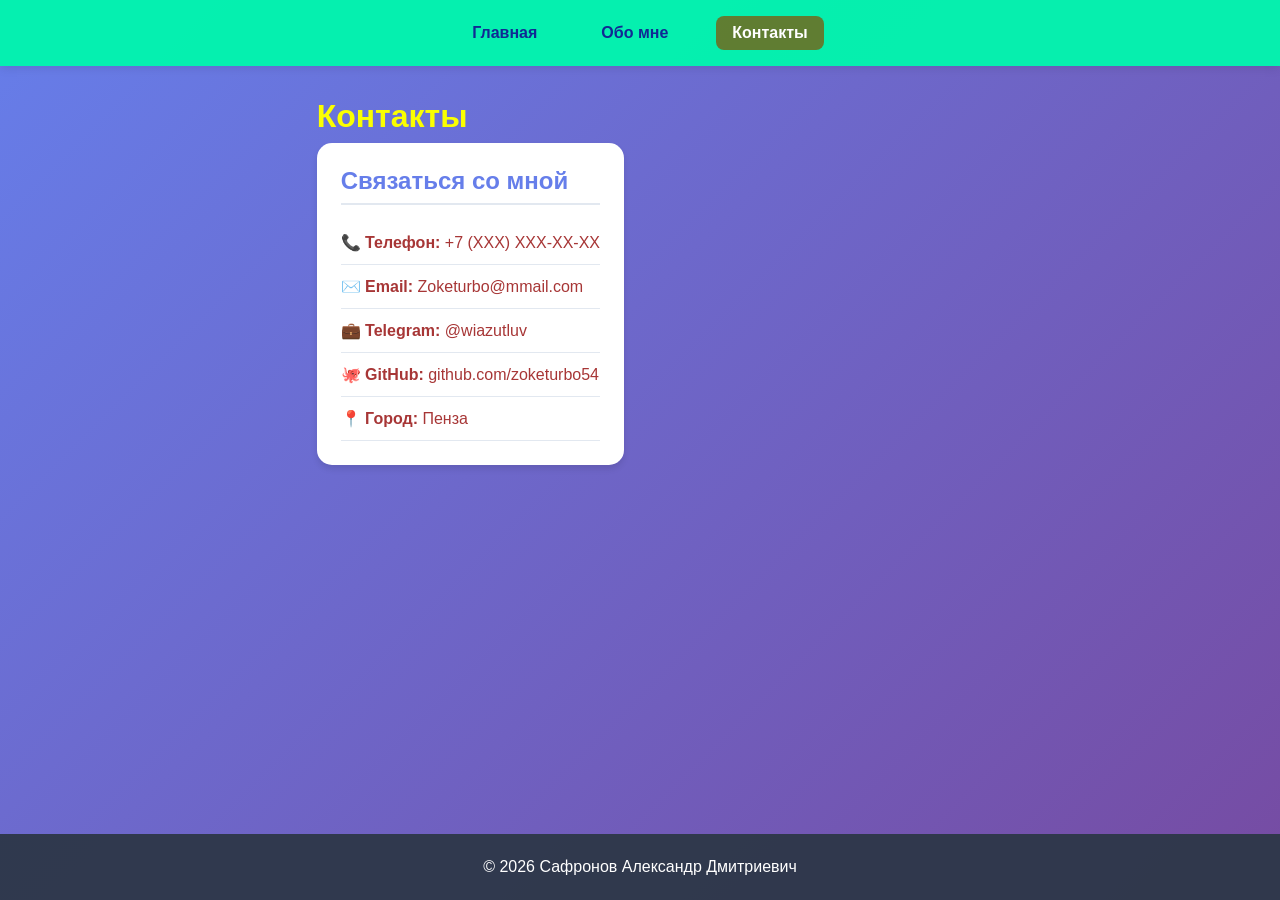
==== contacts.html @ 1cdb75ba "Мой сайт" ====
<!DOCTYPE html>
<html lang="ru">
<head>
    <meta charset="UTF-8">
    <meta name="viewport" content="width=device-width, initial-scale=1.0">
    <title>Александр Сафронов | Контакты</title>
    <link rel="stylesheet" href="style.css">
</head>
<body>
    <header>
        <nav class="menu">
            <a href="index.html">Главная</a>
            <a href="about.html">Обо мне</a>
            <a href="contacts.html" class="active">Контакты</a>
        </nav>
    </header>

    <main class="container">
        <h1>Контакты</h1>
        
        <div class="contacts-wrapper">
            <div class="info-card">
                <h2>Связаться со мной</h2>
                <ul class="contacts-list">
                    <li><strong>📞 Телефон:</strong> +7 (XXX) XXX-XX-XX</li>
                    <li><strong>✉️ Email:</strong> Zoketurbo@mmail.com</li>
                    <li><strong>💼 Telegram:</strong> @wiazutluv</li>
                    <li><strong>🐙 GitHub:</strong> github.com/zoketurbo54</li>
                    <li><strong>📍 Город:</strong> Пенза</li>
                </ul>
            </div>
        </div>
    </main>

    <footer>
        <p>&copy; 2026 Сафронов Александр Дмитриевич</p>
    </footer>
</body>
</html>
---- style.css ----
/* Общие стили для сайта Александра Сафронова */
* {
    margin: 0;
    padding: 0;
    box-sizing: border-box;
}

body {
    font-family: 'Segoe UI', Tahoma, Geneva, Verdana, sans-serif;
    background: linear-gradient(135deg, #667eea 0%, #764ba2 100%);
    min-height: 100vh;
    display: flex;
    flex-direction: column;
    color: #a73636;
}

header {
    background: rgba(0, 247, 173, 0.95);
    box-shadow: 0 2px 10px rgba(0,0,0,0.1);
    position: sticky;
    top: 0;
    z-index: 100;
}

.menu {
    max-width: 1200px;
    margin: 0 auto;
    padding: 1rem 2rem;
    display: flex;
    justify-content: center;
    gap: 2rem;
}

.menu a {
    text-decoration: none;
    color: #112994;
    font-weight: 600;
    padding: 0.5rem 1rem;
    border-radius: 8px;
    transition: all 0.3s ease;
}

.menu a:hover {
    background: #707712;
    color: white;
}

.menu a.active {
    background: #7a5e10c7;
    color: white;
}

.container {
    max-width: 1200px;
    margin: 2rem auto;
    padding: 0 2rem;
    flex: 1;
}

/* Главная страница */
.hero {
    background: rgb(255, 0, 234);
    border-radius: 20px;
    padding: 3rem;
    text-align: center;
    box-shadow: 0 10px 30px rgba(0,0,0,0.2);
}

.avatar {
    border-radius: 50%;
    width: 150px;
    height: 150px;
    object-fit: cover;
    margin-bottom: 1.5rem;
    border: 4px solid #04e710;
}

h1 {
    font-size: 2rem;
    color: #fbff00;
    margin-bottom: 0.5rem;
}

.badge {
    background: linear-gradient(135deg, #667eea, #764ba2);
    color: white;
    display: inline-block;
    padding: 0.5rem 1rem;
    border-radius: 25px;
    font-size: 0.9rem;
    margin: 1rem 0;
}

.hero-text {
    max-width: 600px;
    margin: 1.5rem auto 0;
    line-height: 1.6;
    color: #4a5568;
}

/* Карточки информации */
.info-card {
    background: white;
    border-radius: 15px;
    padding: 1.5rem;
    margin-bottom: 1.5rem;
    box-shadow: 0 4px 6px rgba(0,0,0,0.1);
    transition: transform 0.3s ease;
}

.info-card:hover {
    transform: translateY(-5px);
}

.info-card h2 {
    color: #667eea;
    margin-bottom: 1rem;
    border-bottom: 2px solid #e2e8f0;
    padding-bottom: 0.5rem;
}

.info-list {
    list-style: none;
}

.info-list li {
    padding: 0.5rem 0;
    border-bottom: 1px solid #edf2f7;
}

.info-list li:last-child {
    border-bottom: none;
}

/* Страница контактов */
.contacts-wrapper {
    display: grid;
    grid-template-columns: 1fr 1fr;
    gap: 2rem;
}

.contacts-list {
    list-style: none;
}

.contacts-list li {
    padding: 0.75rem 0;
    border-bottom: 1px solid #e2e8f0;
}

/* Форма */
.contact-form {
    display: flex;
    flex-direction: column;
    gap: 1rem;
}

.contact-form label {
    font-weight: 600;
    color: #4a5568;
}

.contact-form input,
.contact-form textarea {
    padding: 0.75rem;
    border: 1px solid #cbd5e0;
    border-radius: 8px;
    font-family: inherit;
    font-size: 1rem;
}

.contact-form input:focus,
.contact-form textarea:focus {
    outline: none;
    border-color: #667eea;
    box-shadow: 0 0 0 3px rgba(102, 126, 234, 0.1);
}

.contact-form button {
    background: linear-gradient(135deg, #667eea, #764ba2);
    color: white;
    padding: 0.75rem;
    border: none;
    border-radius: 8px;
    font-size: 1rem;
    font-weight: 600;
    cursor: pointer;
    transition: opacity 0.3s ease;
}

.contact-form button:hover {
    opacity: 0.9;
}

.form-note {
    font-size: 0.8rem;
    color: #a0aec0;
    text-align: center;
}

/* Подвал */
footer {
    background: rgba(45, 55, 72, 0.95);
    color: white;
    text-align: center;
    padding: 1.5rem;
    margin-top: 2rem;
}

/* Адаптивность */
@media (max-width: 768px) {
    .menu {
        flex-direction: column;
        text-align: center;
        gap: 0.5rem;
    }
    
    .contacts-wrapper {
        grid-template-columns: 1fr;
    }
    
    .hero {
        padding: 1.5rem;
    }
    
    h1 {
        font-size: 1.5rem;
    }
}
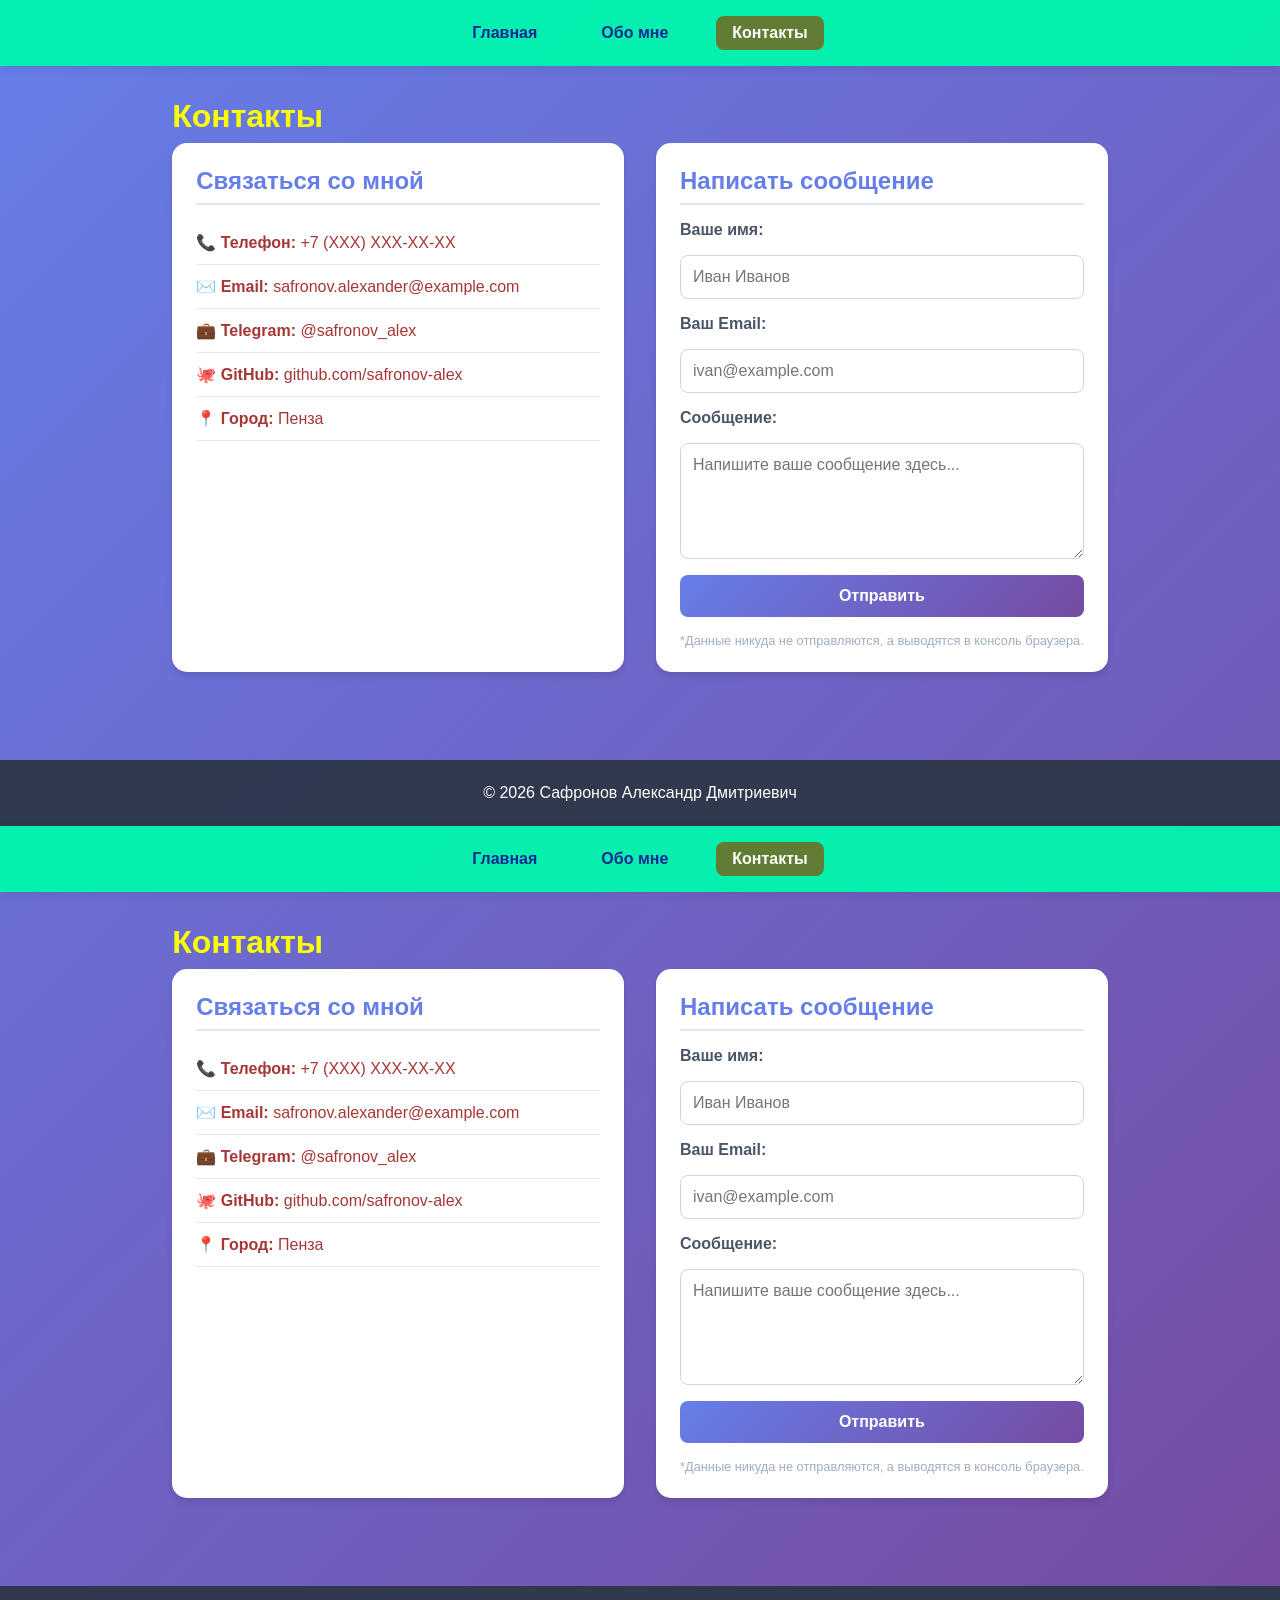
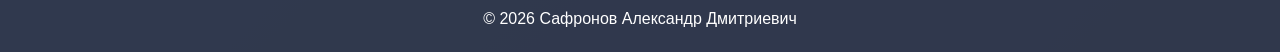
==== commit 2ae56782: "Update contacts.html Сделал 4 практику, добавил форму для пользователя, чтобы была проверка почты и " ====
--- a/contacts.html
+++ b/contacts.html
@@ -23,11 +23,28 @@
                 <h2>Связаться со мной</h2>
                 <ul class="contacts-list">
                     <li><strong>📞 Телефон:</strong> +7 (XXX) XXX-XX-XX</li>
-                    <li><strong>✉️ Email:</strong> Zoketurbo@mmail.com</li>
-                    <li><strong>💼 Telegram:</strong> @wiazutluv</li>
-                    <li><strong>🐙 GitHub:</strong> github.com/zoketurbo54</li>
+                    <li><strong>✉️ Email:</strong> safronov.alexander@example.com</li>
+                    <li><strong>💼 Telegram:</strong> @safronov_alex</li>
+                    <li><strong>🐙 GitHub:</strong> github.com/safronov-alex</li>
                     <li><strong>📍 Город:</strong> Пенза</li>
                 </ul>
+            </div>
+
+            <div class="info-card">
+                <h2>Написать сообщение</h2>
+                <form class="contact-form">
+                    <label for="name">Ваше имя:</label>
+                    <input type="text" id="name" name="name" placeholder="Иван Иванов" required>
+                    
+                    <label for="email">Ваш Email:</label>
+                    <input type="email" id="email" name="email" placeholder="ivan@example.com" required>
+                    
+                    <label for="message">Сообщение:</label>
+                    <textarea id="message" name="message" rows="5" placeholder="Напишите ваше сообщение здесь..." required></textarea>
+                    
+                    <button type="submit">Отправить</button>
+                    <p class="form-note">*Данные никуда не отправляются, а выводятся в консоль браузера.</p>
+                </form>
             </div>
         </div>
     </main>
@@ -35,5 +52,140 @@
     <footer>
         <p>&copy; 2026 Сафронов Александр Дмитриевич</p>
     </footer>
+
+    <script>
+        // Обработчик формы на JavaScript
+        document.addEventListener('DOMContentLoaded', function() {
+            const contactForm = document.querySelector('.contact-form');
+            
+            if (contactForm) {
+                contactForm.addEventListener('submit', function(event) {
+                    event.preventDefault();
+                    
+                    const nameInput = document.getElementById('name');
+                    const emailInput = document.getElementById('email');
+                    const messageTextarea = document.getElementById('message');
+                    
+                    const userName = nameInput.value.trim();
+                    const userEmail = emailInput.value.trim();
+                    const userMessage = messageTextarea.value.trim();
+                    
+                    if (userName === '' || userEmail === '' || userMessage === '') {
+                        alert('❌ Пожалуйста, заполните все поля формы!');
+                        return;
+                    }
+                    
+                    if (!userEmail.includes('@') || !userEmail.includes('.')) {
+                        alert('❌ Пожалуйста, введите корректный email (пример: name@mail.ru)');
+                        return;
+                    }
+                    
+                    console.log('📨 Новое сообщение от пользователя:');
+                    console.log('Имя:', userName);
+                    console.log('Email:', userEmail);
+                    console.log('Сообщение:', userMessage);
+                    
+                    alert(`✅ Спасибо, ${userName}! Ваше сообщение отправлено.\n\nЯ свяжусь с вами в ближайшее время.`);
+                    
+                    contactForm.reset();
+                });
+            }
+        });
+    </script>
 </body>
-</html>+</html><!DOCTYPE html>
+<html lang="ru">
+<head>
+    <meta charset="UTF-8">
+    <meta name="viewport" content="width=device-width, initial-scale=1.0">
+    <title>Александр Сафронов | Контакты</title>
+    <link rel="stylesheet" href="style.css">
+</head>
+<body>
+    <header>
+        <nav class="menu">
+            <a href="index.html">Главная</a>
+            <a href="about.html">Обо мне</a>
+            <a href="contacts.html" class="active">Контакты</a>
+        </nav>
+    </header>
+
+    <main class="container">
+        <h1>Контакты</h1>
+        
+        <div class="contacts-wrapper">
+            <div class="info-card">
+                <h2>Связаться со мной</h2>
+                <ul class="contacts-list">
+                    <li><strong>📞 Телефон:</strong> +7 (XXX) XXX-XX-XX</li>
+                    <li><strong>✉️ Email:</strong> safronov.alexander@example.com</li>
+                    <li><strong>💼 Telegram:</strong> @safronov_alex</li>
+                    <li><strong>🐙 GitHub:</strong> github.com/safronov-alex</li>
+                    <li><strong>📍 Город:</strong> Пенза</li>
+                </ul>
+            </div>
+
+            <div class="info-card">
+                <h2>Написать сообщение</h2>
+                <form class="contact-form">
+                    <label for="name">Ваше имя:</label>
+                    <input type="text" id="name" name="name" placeholder="Иван Иванов" required>
+                    
+                    <label for="email">Ваш Email:</label>
+                    <input type="email" id="email" name="email" placeholder="ivan@example.com" required>
+                    
+                    <label for="message">Сообщение:</label>
+                    <textarea id="message" name="message" rows="5" placeholder="Напишите ваше сообщение здесь..." required></textarea>
+                    
+                    <button type="submit">Отправить</button>
+                    <p class="form-note">*Данные никуда не отправляются, а выводятся в консоль браузера.</p>
+                </form>
+            </div>
+        </div>
+    </main>
+
+    <footer>
+        <p>&copy; 2026 Сафронов Александр Дмитриевич</p>
+    </footer>
+
+    <script>
+        // Обработчик формы на JavaScript
+        document.addEventListener('DOMContentLoaded', function() {
+            const contactForm = document.querySelector('.contact-form');
+            
+            if (contactForm) {
+                contactForm.addEventListener('submit', function(event) {
+                    event.preventDefault();
+                    
+                    const nameInput = document.getElementById('name');
+                    const emailInput = document.getElementById('email');
+                    const messageTextarea = document.getElementById('message');
+                    
+                    const userName = nameInput.value.trim();
+                    const userEmail = emailInput.value.trim();
+                    const userMessage = messageTextarea.value.trim();
+                    
+                    if (userName === '' || userEmail === '' || userMessage === '') {
+                        alert('❌ Пожалуйста, заполните все поля формы!');
+                        return;
+                    }
+                    
+                    if (!userEmail.includes('@') || !userEmail.includes('.')) {
+                        alert('❌ Пожалуйста, введите корректный email (пример: name@mail.ru)');
+                        return;
+                    }
+                    
+                    console.log('📨 Новое сообщение от пользователя:');
+                    console.log('Имя:', userName);
+                    console.log('Email:', userEmail);
+                    console.log('Сообщение:', userMessage);
+                    
+                    alert(`✅ Спасибо, ${userName}! Ваше сообщение отправлено.\n\nЯ свяжусь с вами в ближайшее время.`);
+                    
+                    contactForm.reset();
+                });
+            }
+        });
+    </script>
+</body>
+</html>
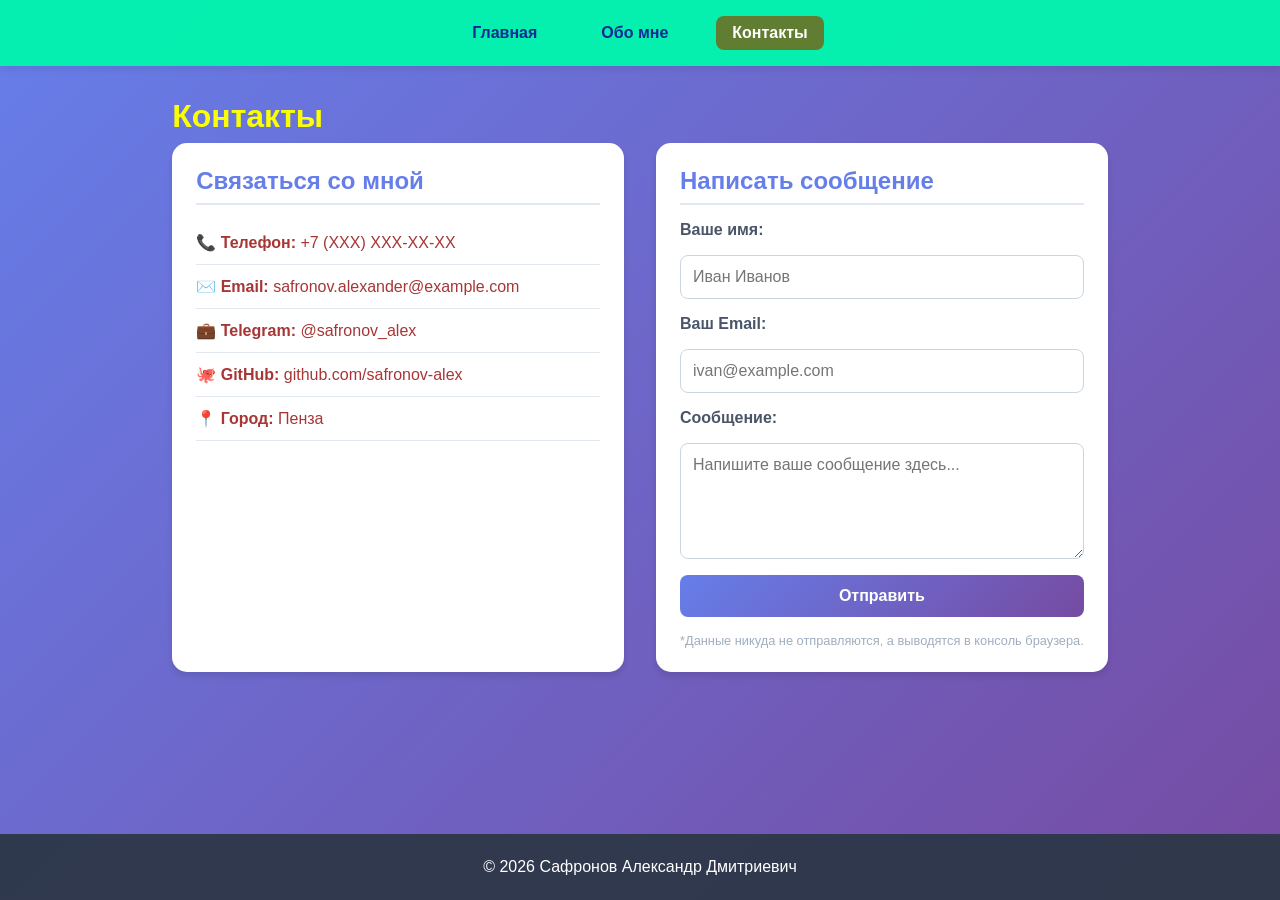
==== commit d24a7550: "Add files via upload" ====
--- a/contacts.html
+++ b/contacts.html
@@ -17,7 +17,7 @@
 
     <main class="container">
         <h1>Контакты</h1>
-        
+
         <div class="contacts-wrapper">
             <div class="info-card">
                 <h2>Связаться со мной</h2>
@@ -35,13 +35,13 @@
                 <form class="contact-form">
                     <label for="name">Ваше имя:</label>
                     <input type="text" id="name" name="name" placeholder="Иван Иванов" required>
-                    
+
                     <label for="email">Ваш Email:</label>
                     <input type="email" id="email" name="email" placeholder="ivan@example.com" required>
-                    
+
                     <label for="message">Сообщение:</label>
                     <textarea id="message" name="message" rows="5" placeholder="Напишите ваше сообщение здесь..." required></textarea>
-                    
+
                     <button type="submit">Отправить</button>
                     <p class="form-note">*Данные никуда не отправляются, а выводятся в консоль браузера.</p>
                 </form>
@@ -54,138 +54,42 @@
     </footer>
 
     <script>
-        // Обработчик формы на JavaScript
-        document.addEventListener('DOMContentLoaded', function() {
+        document.addEventListener('DOMContentLoaded', function () {
             const contactForm = document.querySelector('.contact-form');
-            
+
             if (contactForm) {
-                contactForm.addEventListener('submit', function(event) {
+                contactForm.addEventListener('submit', function (event) {
                     event.preventDefault();
-                    
+
                     const nameInput = document.getElementById('name');
                     const emailInput = document.getElementById('email');
                     const messageTextarea = document.getElementById('message');
-                    
+
                     const userName = nameInput.value.trim();
                     const userEmail = emailInput.value.trim();
                     const userMessage = messageTextarea.value.trim();
-                    
+
                     if (userName === '' || userEmail === '' || userMessage === '') {
                         alert('❌ Пожалуйста, заполните все поля формы!');
                         return;
                     }
-                    
+
                     if (!userEmail.includes('@') || !userEmail.includes('.')) {
                         alert('❌ Пожалуйста, введите корректный email (пример: name@mail.ru)');
                         return;
                     }
-                    
+
                     console.log('📨 Новое сообщение от пользователя:');
                     console.log('Имя:', userName);
                     console.log('Email:', userEmail);
                     console.log('Сообщение:', userMessage);
-                    
+
                     alert(`✅ Спасибо, ${userName}! Ваше сообщение отправлено.\n\nЯ свяжусь с вами в ближайшее время.`);
-                    
+
                     contactForm.reset();
                 });
             }
         });
     </script>
 </body>
-</html><!DOCTYPE html>
-<html lang="ru">
-<head>
-    <meta charset="UTF-8">
-    <meta name="viewport" content="width=device-width, initial-scale=1.0">
-    <title>Александр Сафронов | Контакты</title>
-    <link rel="stylesheet" href="style.css">
-</head>
-<body>
-    <header>
-        <nav class="menu">
-            <a href="index.html">Главная</a>
-            <a href="about.html">Обо мне</a>
-            <a href="contacts.html" class="active">Контакты</a>
-        </nav>
-    </header>
-
-    <main class="container">
-        <h1>Контакты</h1>
-        
-        <div class="contacts-wrapper">
-            <div class="info-card">
-                <h2>Связаться со мной</h2>
-                <ul class="contacts-list">
-                    <li><strong>📞 Телефон:</strong> +7 (XXX) XXX-XX-XX</li>
-                    <li><strong>✉️ Email:</strong> safronov.alexander@example.com</li>
-                    <li><strong>💼 Telegram:</strong> @safronov_alex</li>
-                    <li><strong>🐙 GitHub:</strong> github.com/safronov-alex</li>
-                    <li><strong>📍 Город:</strong> Пенза</li>
-                </ul>
-            </div>
-
-            <div class="info-card">
-                <h2>Написать сообщение</h2>
-                <form class="contact-form">
-                    <label for="name">Ваше имя:</label>
-                    <input type="text" id="name" name="name" placeholder="Иван Иванов" required>
-                    
-                    <label for="email">Ваш Email:</label>
-                    <input type="email" id="email" name="email" placeholder="ivan@example.com" required>
-                    
-                    <label for="message">Сообщение:</label>
-                    <textarea id="message" name="message" rows="5" placeholder="Напишите ваше сообщение здесь..." required></textarea>
-                    
-                    <button type="submit">Отправить</button>
-                    <p class="form-note">*Данные никуда не отправляются, а выводятся в консоль браузера.</p>
-                </form>
-            </div>
-        </div>
-    </main>
-
-    <footer>
-        <p>&copy; 2026 Сафронов Александр Дмитриевич</p>
-    </footer>
-
-    <script>
-        // Обработчик формы на JavaScript
-        document.addEventListener('DOMContentLoaded', function() {
-            const contactForm = document.querySelector('.contact-form');
-            
-            if (contactForm) {
-                contactForm.addEventListener('submit', function(event) {
-                    event.preventDefault();
-                    
-                    const nameInput = document.getElementById('name');
-                    const emailInput = document.getElementById('email');
-                    const messageTextarea = document.getElementById('message');
-                    
-                    const userName = nameInput.value.trim();
-                    const userEmail = emailInput.value.trim();
-                    const userMessage = messageTextarea.value.trim();
-                    
-                    if (userName === '' || userEmail === '' || userMessage === '') {
-                        alert('❌ Пожалуйста, заполните все поля формы!');
-                        return;
-                    }
-                    
-                    if (!userEmail.includes('@') || !userEmail.includes('.')) {
-                        alert('❌ Пожалуйста, введите корректный email (пример: name@mail.ru)');
-                        return;
-                    }
-                    
-                    console.log('📨 Новое сообщение от пользователя:');
-                    console.log('Имя:', userName);
-                    console.log('Email:', userEmail);
-                    console.log('Сообщение:', userMessage);
-                    
-                    alert(`✅ Спасибо, ${userName}! Ваше сообщение отправлено.\n\nЯ свяжусь с вами в ближайшее время.`);
-                    
-                    contactForm.reset();
-                });
-            }
-        });
-    </script>
-</body>
-</html>
+</html>
